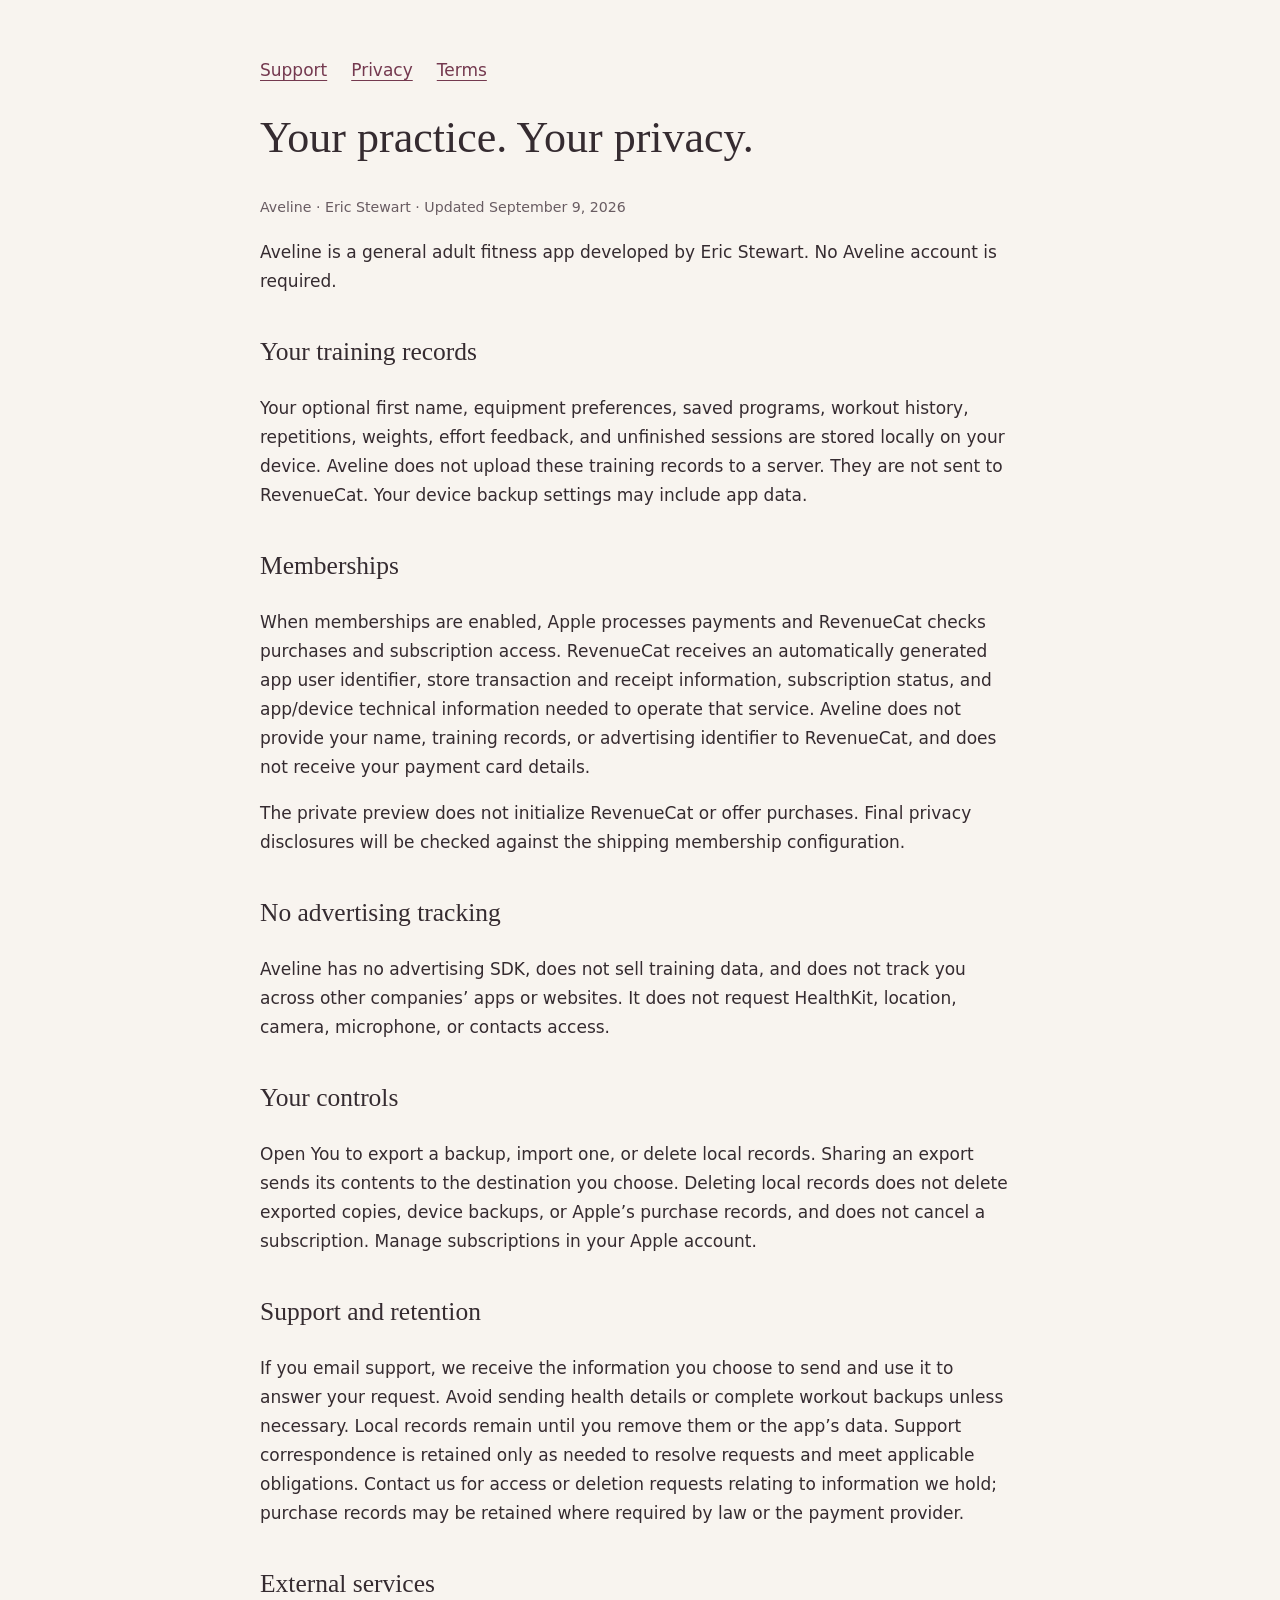
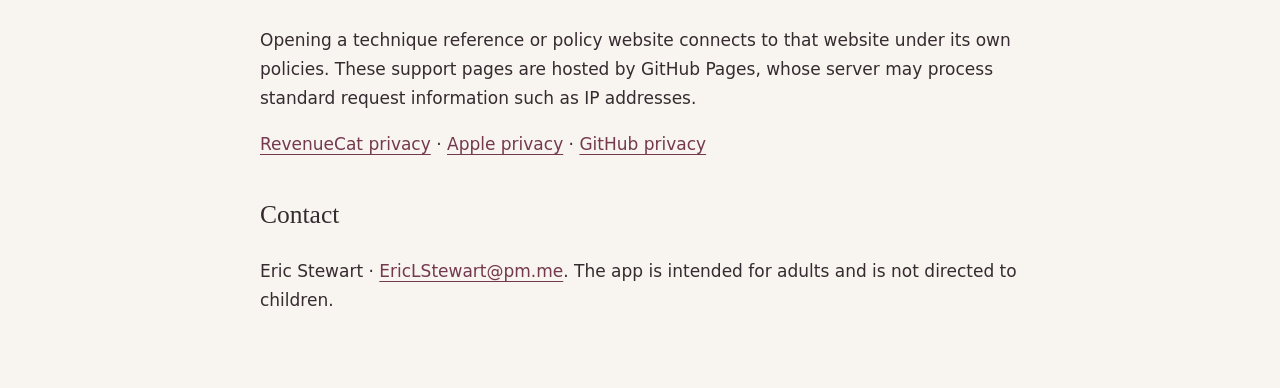
==== aveline/privacy.html @ 1efa7eff "Add Aveline privacy, terms and support pages" ====
<!doctype html><html lang="en"><head><meta charset="utf-8"><meta name="viewport" content="width=device-width,initial-scale=1"><title>Aveline — Your practice. Your privacy.</title><style>body{margin:0;background:#f8f4ef;color:#352b30;font:17px/1.7 system-ui,sans-serif}main{max-width:760px;margin:auto;padding:56px 24px}h1,h2{font-family:Georgia,serif;font-weight:400}h1{font-size:44px;line-height:1.1}h2{margin-top:34px}a{color:#74394f;text-underline-offset:4px}nav{display:flex;gap:24px;flex-wrap:wrap}small{color:#695c62}</style></head><body><main><nav><a href="support.html">Support</a><a href="privacy.html">Privacy</a><a href="terms.html">Terms</a></nav><h1>Your practice. Your privacy.</h1><p><small>Aveline · Eric Stewart · Updated September 9, 2026</small></p><p>Aveline is a general adult fitness app developed by Eric Stewart. No Aveline account is required.</p><h2>Your training records</h2><p>Your optional first name, equipment preferences, saved programs, workout history, repetitions, weights, effort feedback, and unfinished sessions are stored locally on your device. Aveline does not upload these training records to a server. They are not sent to RevenueCat. Your device backup settings may include app data.</p><h2>Memberships</h2><p>When memberships are enabled, Apple processes payments and RevenueCat checks purchases and subscription access. RevenueCat receives an automatically generated app user identifier, store transaction and receipt information, subscription status, and app/device technical information needed to operate that service. Aveline does not provide your name, training records, or advertising identifier to RevenueCat, and does not receive your payment card details.</p><p>The private preview does not initialize RevenueCat or offer purchases. Final privacy disclosures will be checked against the shipping membership configuration.</p><h2>No advertising tracking</h2><p>Aveline has no advertising SDK, does not sell training data, and does not track you across other companies’ apps or websites. It does not request HealthKit, location, camera, microphone, or contacts access.</p><h2>Your controls</h2><p>Open You to export a backup, import one, or delete local records. Sharing an export sends its contents to the destination you choose. Deleting local records does not delete exported copies, device backups, or Apple’s purchase records, and does not cancel a subscription. Manage subscriptions in your Apple account.</p><h2>Support and retention</h2><p>If you email support, we receive the information you choose to send and use it to answer your request. Avoid sending health details or complete workout backups unless necessary. Local records remain until you remove them or the app’s data. Support correspondence is retained only as needed to resolve requests and meet applicable obligations. Contact us for access or deletion requests relating to information we hold; purchase records may be retained where required by law or the payment provider.</p><h2>External services</h2><p>Opening a technique reference or policy website connects to that website under its own policies. These support pages are hosted by GitHub Pages, whose server may process standard request information such as IP addresses.</p><p><a href="https://www.revenuecat.com/privacy">RevenueCat privacy</a> · <a href="https://www.apple.com/legal/privacy/">Apple privacy</a> · <a href="https://docs.github.com/en/site-policy/privacy-policies/github-general-privacy-statement">GitHub privacy</a></p><h2>Contact</h2><p>Eric Stewart · <a href="mailto:EricLStewart@pm.me">EricLStewart@pm.me</a>. The app is intended for adults and is not directed to children.</p></main></body></html>
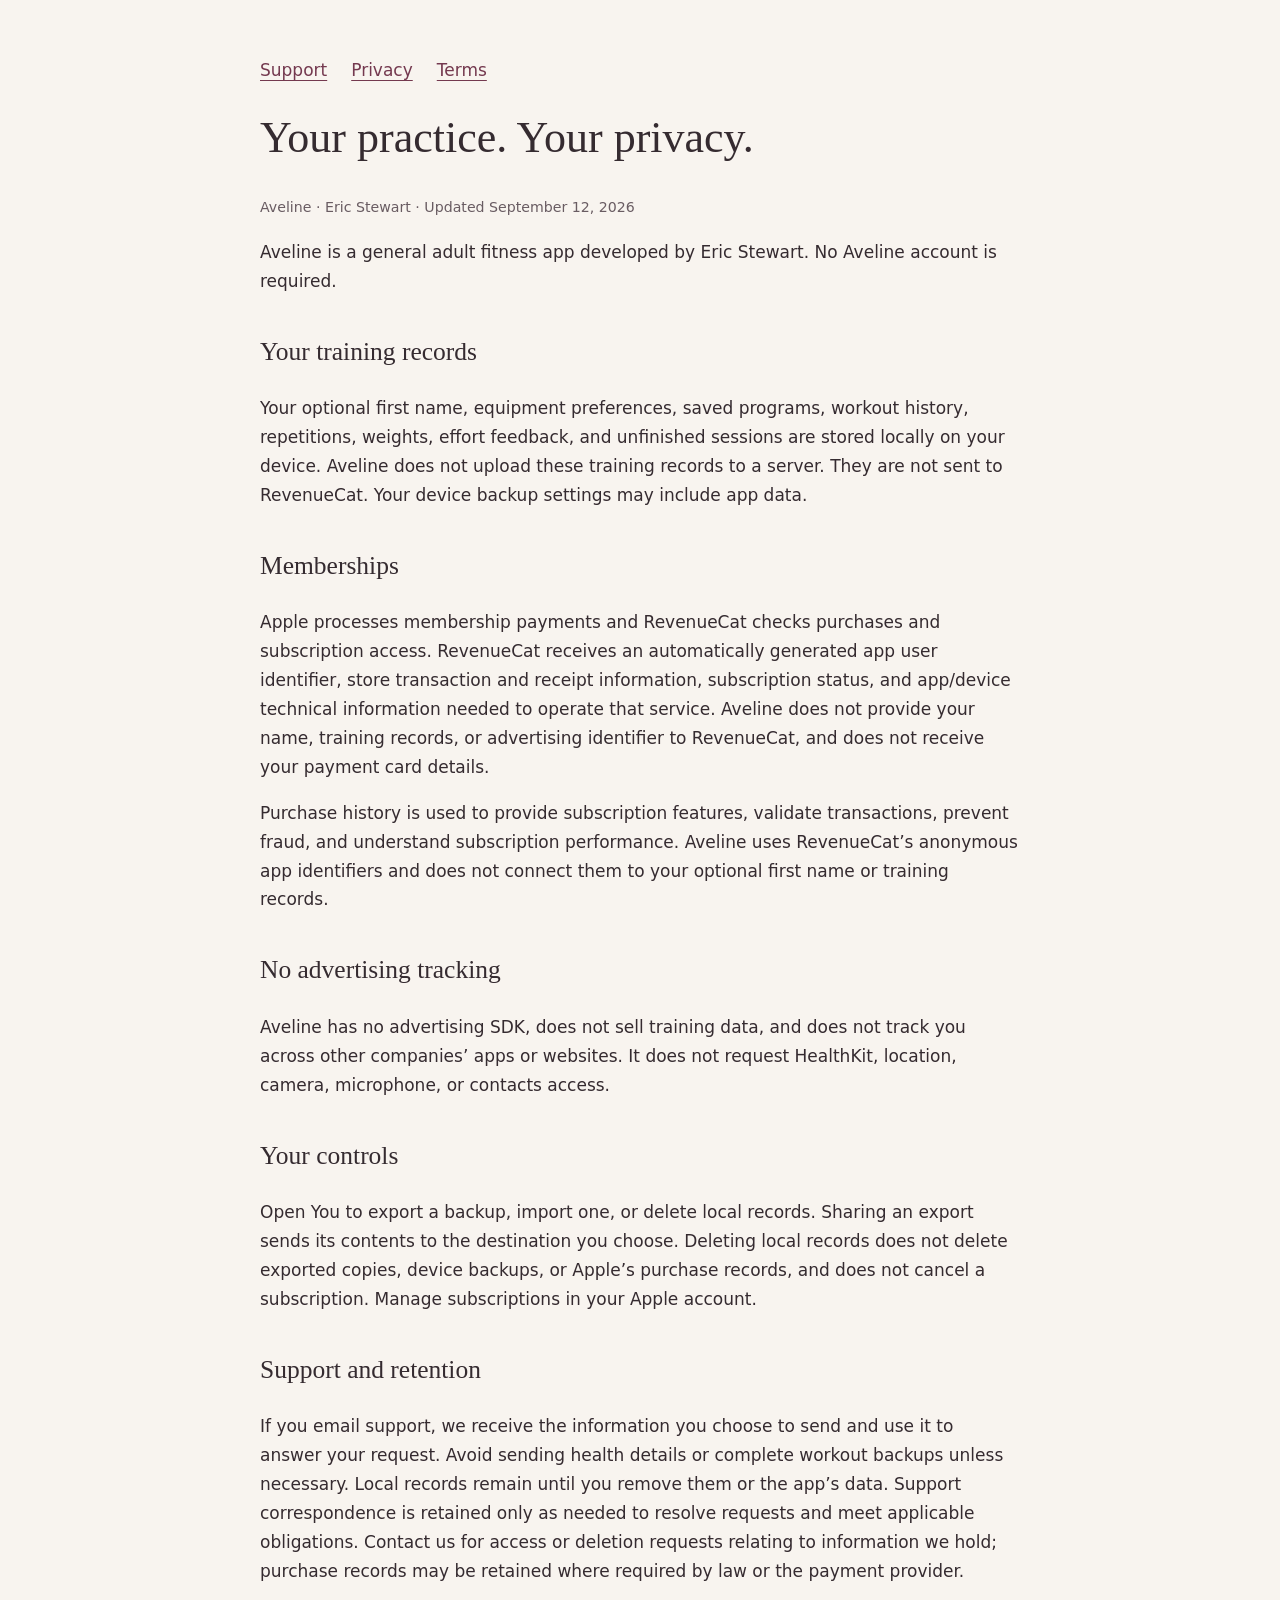
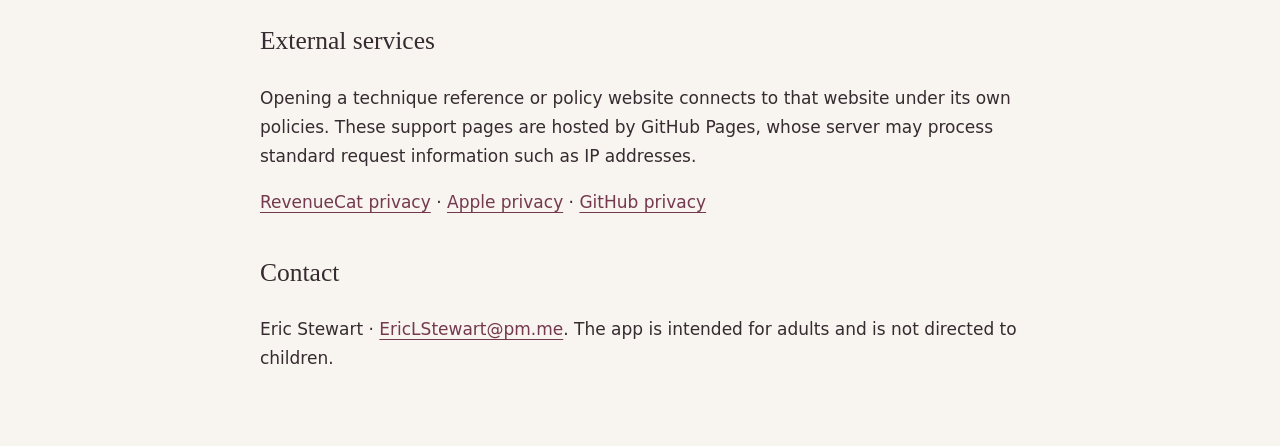
==== commit bcaaaa1b: "Update Aveline policies for configured memberships" ====
--- a/aveline/privacy.html
+++ b/aveline/privacy.html
@@ -1 +1 @@
-<!doctype html><html lang="en"><head><meta charset="utf-8"><meta name="viewport" content="width=device-width,initial-scale=1"><title>Aveline — Your practice. Your privacy.</title><style>body{margin:0;background:#f8f4ef;color:#352b30;font:17px/1.7 system-ui,sans-serif}main{max-width:760px;margin:auto;padding:56px 24px}h1,h2{font-family:Georgia,serif;font-weight:400}h1{font-size:44px;line-height:1.1}h2{margin-top:34px}a{color:#74394f;text-underline-offset:4px}nav{display:flex;gap:24px;flex-wrap:wrap}small{color:#695c62}</style></head><body><main><nav><a href="support.html">Support</a><a href="privacy.html">Privacy</a><a href="terms.html">Terms</a></nav><h1>Your practice. Your privacy.</h1><p><small>Aveline · Eric Stewart · Updated September 9, 2026</small></p><p>Aveline is a general adult fitness app developed by Eric Stewart. No Aveline account is required.</p><h2>Your training records</h2><p>Your optional first name, equipment preferences, saved programs, workout history, repetitions, weights, effort feedback, and unfinished sessions are stored locally on your device. Aveline does not upload these training records to a server. They are not sent to RevenueCat. Your device backup settings may include app data.</p><h2>Memberships</h2><p>When memberships are enabled, Apple processes payments and RevenueCat checks purchases and subscription access. RevenueCat receives an automatically generated app user identifier, store transaction and receipt information, subscription status, and app/device technical information needed to operate that service. Aveline does not provide your name, training records, or advertising identifier to RevenueCat, and does not receive your payment card details.</p><p>The private preview does not initialize RevenueCat or offer purchases. Final privacy disclosures will be checked against the shipping membership configuration.</p><h2>No advertising tracking</h2><p>Aveline has no advertising SDK, does not sell training data, and does not track you across other companies’ apps or websites. It does not request HealthKit, location, camera, microphone, or contacts access.</p><h2>Your controls</h2><p>Open You to export a backup, import one, or delete local records. Sharing an export sends its contents to the destination you choose. Deleting local records does not delete exported copies, device backups, or Apple’s purchase records, and does not cancel a subscription. Manage subscriptions in your Apple account.</p><h2>Support and retention</h2><p>If you email support, we receive the information you choose to send and use it to answer your request. Avoid sending health details or complete workout backups unless necessary. Local records remain until you remove them or the app’s data. Support correspondence is retained only as needed to resolve requests and meet applicable obligations. Contact us for access or deletion requests relating to information we hold; purchase records may be retained where required by law or the payment provider.</p><h2>External services</h2><p>Opening a technique reference or policy website connects to that website under its own policies. These support pages are hosted by GitHub Pages, whose server may process standard request information such as IP addresses.</p><p><a href="https://www.revenuecat.com/privacy">RevenueCat privacy</a> · <a href="https://www.apple.com/legal/privacy/">Apple privacy</a> · <a href="https://docs.github.com/en/site-policy/privacy-policies/github-general-privacy-statement">GitHub privacy</a></p><h2>Contact</h2><p>Eric Stewart · <a href="mailto:EricLStewart@pm.me">EricLStewart@pm.me</a>. The app is intended for adults and is not directed to children.</p></main></body></html>+<!doctype html><html lang="en"><head><meta charset="utf-8"><meta name="viewport" content="width=device-width,initial-scale=1"><title>Aveline — Your practice. Your privacy.</title><style>body{margin:0;background:#f8f4ef;color:#352b30;font:17px/1.7 system-ui,sans-serif}main{max-width:760px;margin:auto;padding:56px 24px}h1,h2{font-family:Georgia,serif;font-weight:400}h1{font-size:44px;line-height:1.1}h2{margin-top:34px}a{color:#74394f;text-underline-offset:4px}nav{display:flex;gap:24px;flex-wrap:wrap}small{color:#695c62}</style></head><body><main><nav><a href="support.html">Support</a><a href="privacy.html">Privacy</a><a href="terms.html">Terms</a></nav><h1>Your practice. Your privacy.</h1><p><small>Aveline · Eric Stewart · Updated September 12, 2026</small></p><p>Aveline is a general adult fitness app developed by Eric Stewart. No Aveline account is required.</p><h2>Your training records</h2><p>Your optional first name, equipment preferences, saved programs, workout history, repetitions, weights, effort feedback, and unfinished sessions are stored locally on your device. Aveline does not upload these training records to a server. They are not sent to RevenueCat. Your device backup settings may include app data.</p><h2>Memberships</h2><p>Apple processes membership payments and RevenueCat checks purchases and subscription access. RevenueCat receives an automatically generated app user identifier, store transaction and receipt information, subscription status, and app/device technical information needed to operate that service. Aveline does not provide your name, training records, or advertising identifier to RevenueCat, and does not receive your payment card details.</p><p>Purchase history is used to provide subscription features, validate transactions, prevent fraud, and understand subscription performance. Aveline uses RevenueCat’s anonymous app identifiers and does not connect them to your optional first name or training records.</p><h2>No advertising tracking</h2><p>Aveline has no advertising SDK, does not sell training data, and does not track you across other companies’ apps or websites. It does not request HealthKit, location, camera, microphone, or contacts access.</p><h2>Your controls</h2><p>Open You to export a backup, import one, or delete local records. Sharing an export sends its contents to the destination you choose. Deleting local records does not delete exported copies, device backups, or Apple’s purchase records, and does not cancel a subscription. Manage subscriptions in your Apple account.</p><h2>Support and retention</h2><p>If you email support, we receive the information you choose to send and use it to answer your request. Avoid sending health details or complete workout backups unless necessary. Local records remain until you remove them or the app’s data. Support correspondence is retained only as needed to resolve requests and meet applicable obligations. Contact us for access or deletion requests relating to information we hold; purchase records may be retained where required by law or the payment provider.</p><h2>External services</h2><p>Opening a technique reference or policy website connects to that website under its own policies. These support pages are hosted by GitHub Pages, whose server may process standard request information such as IP addresses.</p><p><a href="https://www.revenuecat.com/privacy">RevenueCat privacy</a> · <a href="https://www.apple.com/legal/privacy/">Apple privacy</a> · <a href="https://docs.github.com/en/site-policy/privacy-policies/github-general-privacy-statement">GitHub privacy</a></p><h2>Contact</h2><p>Eric Stewart · <a href="mailto:EricLStewart@pm.me">EricLStewart@pm.me</a>. The app is intended for adults and is not directed to children.</p></main></body></html>
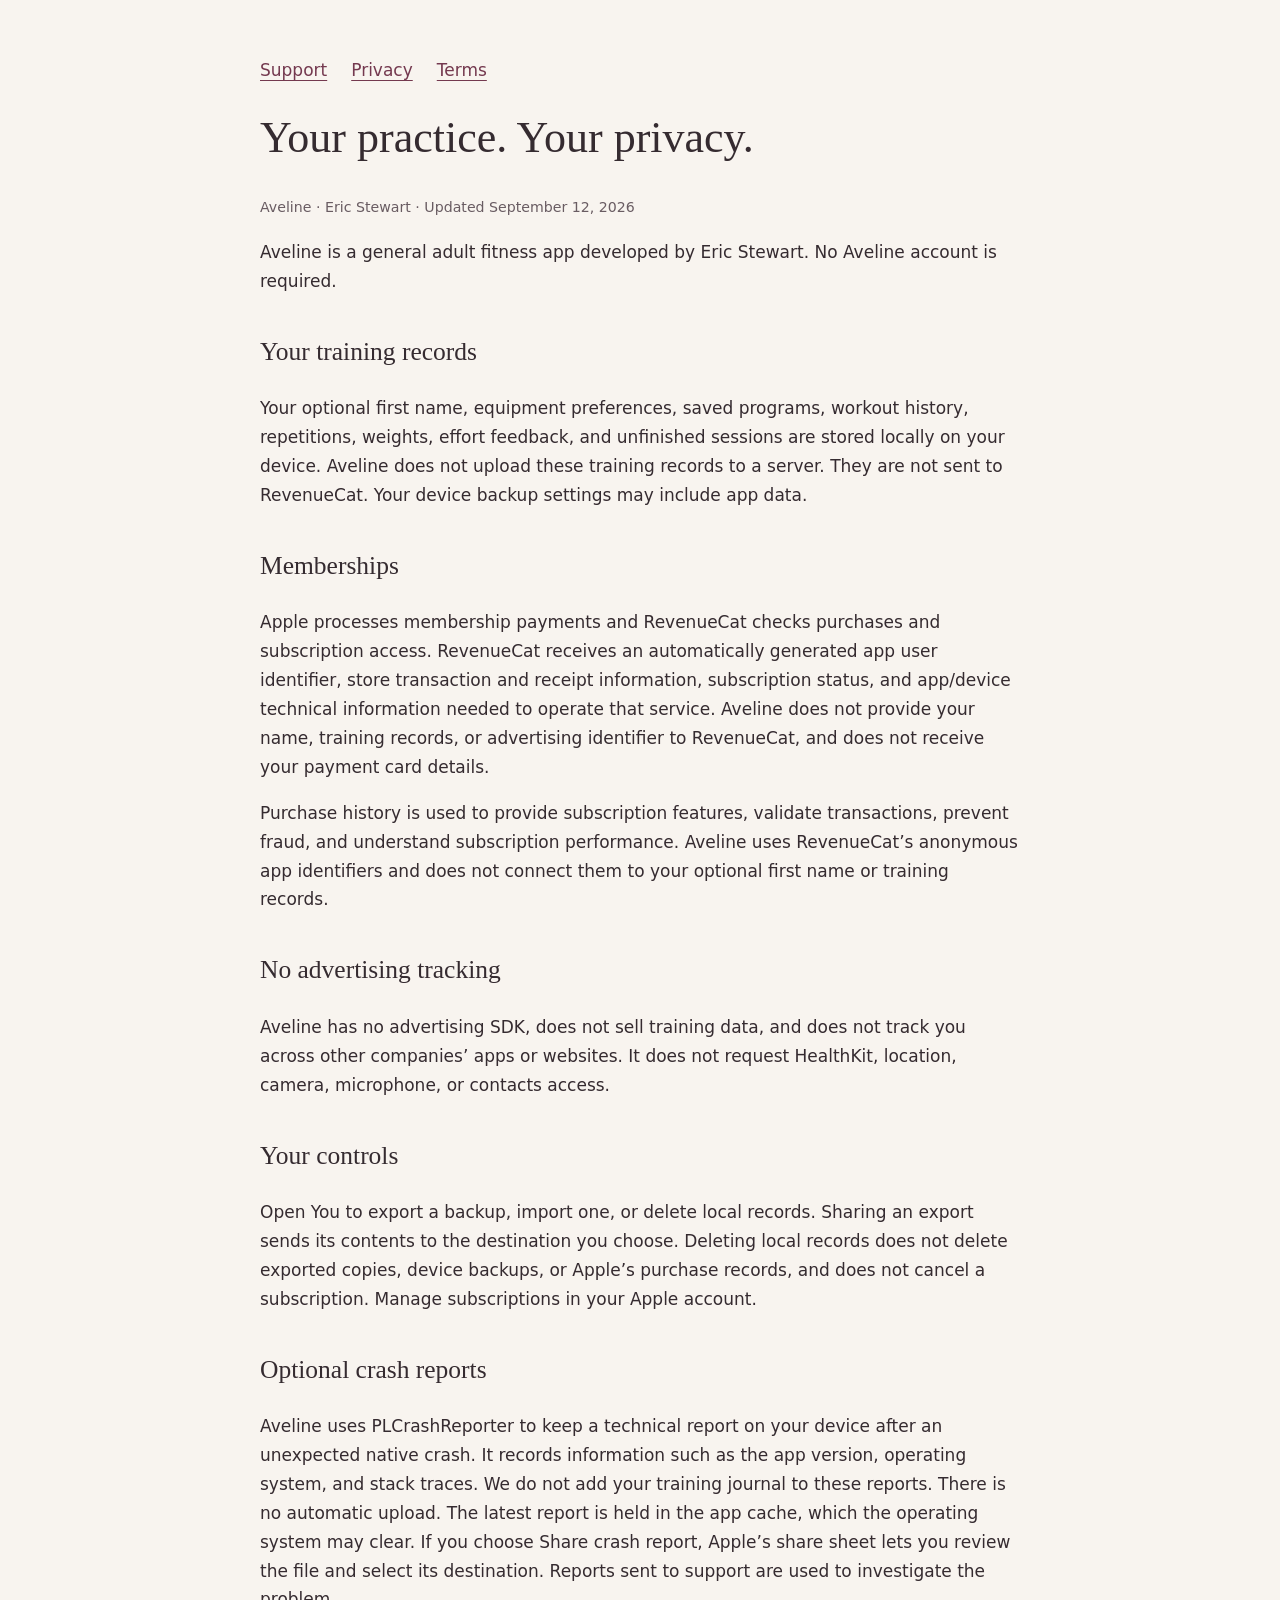
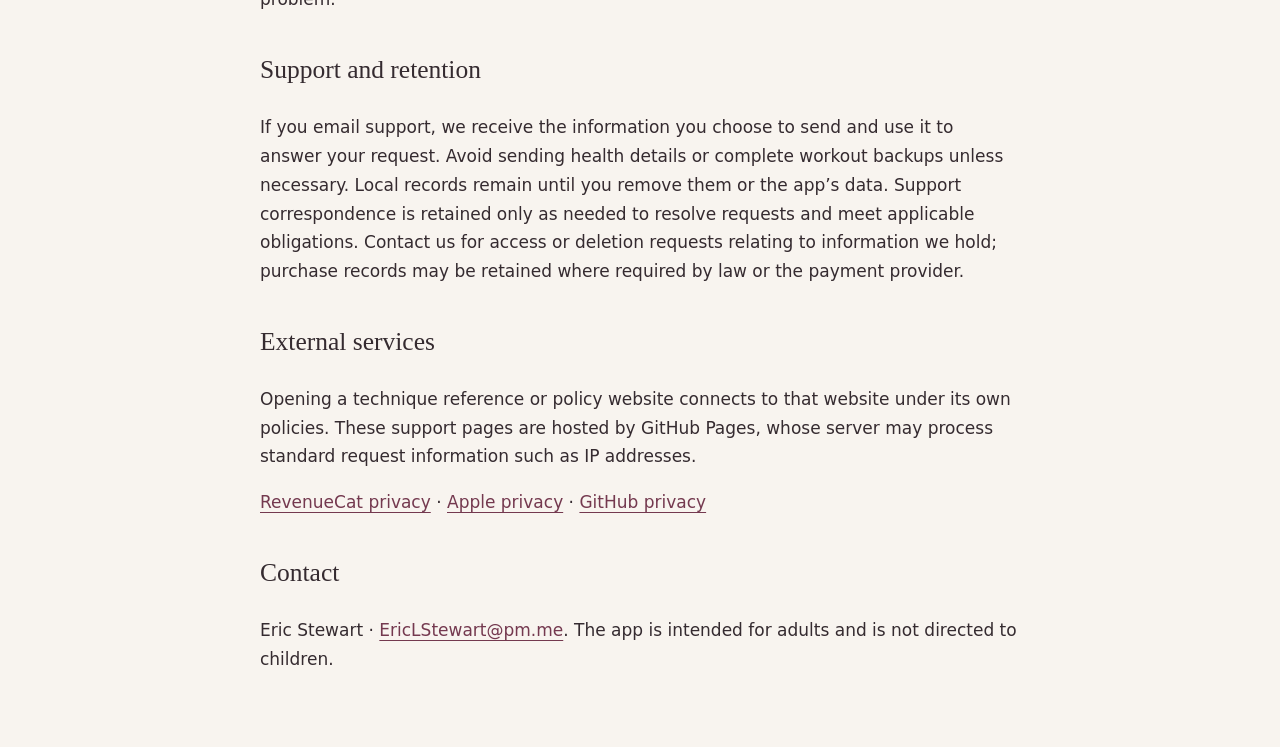
==== commit b7b7b7e4: "Explain optional device-local Aveline crash reports" ====
--- a/aveline/privacy.html
+++ b/aveline/privacy.html
@@ -1 +1 @@
-<!doctype html><html lang="en"><head><meta charset="utf-8"><meta name="viewport" content="width=device-width,initial-scale=1"><title>Aveline — Your practice. Your privacy.</title><style>body{margin:0;background:#f8f4ef;color:#352b30;font:17px/1.7 system-ui,sans-serif}main{max-width:760px;margin:auto;padding:56px 24px}h1,h2{font-family:Georgia,serif;font-weight:400}h1{font-size:44px;line-height:1.1}h2{margin-top:34px}a{color:#74394f;text-underline-offset:4px}nav{display:flex;gap:24px;flex-wrap:wrap}small{color:#695c62}</style></head><body><main><nav><a href="support.html">Support</a><a href="privacy.html">Privacy</a><a href="terms.html">Terms</a></nav><h1>Your practice. Your privacy.</h1><p><small>Aveline · Eric Stewart · Updated September 12, 2026</small></p><p>Aveline is a general adult fitness app developed by Eric Stewart. No Aveline account is required.</p><h2>Your training records</h2><p>Your optional first name, equipment preferences, saved programs, workout history, repetitions, weights, effort feedback, and unfinished sessions are stored locally on your device. Aveline does not upload these training records to a server. They are not sent to RevenueCat. Your device backup settings may include app data.</p><h2>Memberships</h2><p>Apple processes membership payments and RevenueCat checks purchases and subscription access. RevenueCat receives an automatically generated app user identifier, store transaction and receipt information, subscription status, and app/device technical information needed to operate that service. Aveline does not provide your name, training records, or advertising identifier to RevenueCat, and does not receive your payment card details.</p><p>Purchase history is used to provide subscription features, validate transactions, prevent fraud, and understand subscription performance. Aveline uses RevenueCat’s anonymous app identifiers and does not connect them to your optional first name or training records.</p><h2>No advertising tracking</h2><p>Aveline has no advertising SDK, does not sell training data, and does not track you across other companies’ apps or websites. It does not request HealthKit, location, camera, microphone, or contacts access.</p><h2>Your controls</h2><p>Open You to export a backup, import one, or delete local records. Sharing an export sends its contents to the destination you choose. Deleting local records does not delete exported copies, device backups, or Apple’s purchase records, and does not cancel a subscription. Manage subscriptions in your Apple account.</p><h2>Support and retention</h2><p>If you email support, we receive the information you choose to send and use it to answer your request. Avoid sending health details or complete workout backups unless necessary. Local records remain until you remove them or the app’s data. Support correspondence is retained only as needed to resolve requests and meet applicable obligations. Contact us for access or deletion requests relating to information we hold; purchase records may be retained where required by law or the payment provider.</p><h2>External services</h2><p>Opening a technique reference or policy website connects to that website under its own policies. These support pages are hosted by GitHub Pages, whose server may process standard request information such as IP addresses.</p><p><a href="https://www.revenuecat.com/privacy">RevenueCat privacy</a> · <a href="https://www.apple.com/legal/privacy/">Apple privacy</a> · <a href="https://docs.github.com/en/site-policy/privacy-policies/github-general-privacy-statement">GitHub privacy</a></p><h2>Contact</h2><p>Eric Stewart · <a href="mailto:EricLStewart@pm.me">EricLStewart@pm.me</a>. The app is intended for adults and is not directed to children.</p></main></body></html>+<!doctype html><html lang="en"><head><meta charset="utf-8"><meta name="viewport" content="width=device-width,initial-scale=1"><title>Aveline — Your practice. Your privacy.</title><style>body{margin:0;background:#f8f4ef;color:#352b30;font:17px/1.7 system-ui,sans-serif}main{max-width:760px;margin:auto;padding:56px 24px}h1,h2{font-family:Georgia,serif;font-weight:400}h1{font-size:44px;line-height:1.1}h2{margin-top:34px}a{color:#74394f;text-underline-offset:4px}nav{display:flex;gap:24px;flex-wrap:wrap}small{color:#695c62}</style></head><body><main><nav><a href="support.html">Support</a><a href="privacy.html">Privacy</a><a href="terms.html">Terms</a></nav><h1>Your practice. Your privacy.</h1><p><small>Aveline · Eric Stewart · Updated September 12, 2026</small></p><p>Aveline is a general adult fitness app developed by Eric Stewart. No Aveline account is required.</p><h2>Your training records</h2><p>Your optional first name, equipment preferences, saved programs, workout history, repetitions, weights, effort feedback, and unfinished sessions are stored locally on your device. Aveline does not upload these training records to a server. They are not sent to RevenueCat. Your device backup settings may include app data.</p><h2>Memberships</h2><p>Apple processes membership payments and RevenueCat checks purchases and subscription access. RevenueCat receives an automatically generated app user identifier, store transaction and receipt information, subscription status, and app/device technical information needed to operate that service. Aveline does not provide your name, training records, or advertising identifier to RevenueCat, and does not receive your payment card details.</p><p>Purchase history is used to provide subscription features, validate transactions, prevent fraud, and understand subscription performance. Aveline uses RevenueCat’s anonymous app identifiers and does not connect them to your optional first name or training records.</p><h2>No advertising tracking</h2><p>Aveline has no advertising SDK, does not sell training data, and does not track you across other companies’ apps or websites. It does not request HealthKit, location, camera, microphone, or contacts access.</p><h2>Your controls</h2><p>Open You to export a backup, import one, or delete local records. Sharing an export sends its contents to the destination you choose. Deleting local records does not delete exported copies, device backups, or Apple’s purchase records, and does not cancel a subscription. Manage subscriptions in your Apple account.</p><h2>Optional crash reports</h2><p>Aveline uses PLCrashReporter to keep a technical report on your device after an unexpected native crash. It records information such as the app version, operating system, and stack traces. We do not add your training journal to these reports. There is no automatic upload. The latest report is held in the app cache, which the operating system may clear. If you choose Share crash report, Apple’s share sheet lets you review the file and select its destination. Reports sent to support are used to investigate the problem.</p><h2>Support and retention</h2><p>If you email support, we receive the information you choose to send and use it to answer your request. Avoid sending health details or complete workout backups unless necessary. Local records remain until you remove them or the app’s data. Support correspondence is retained only as needed to resolve requests and meet applicable obligations. Contact us for access or deletion requests relating to information we hold; purchase records may be retained where required by law or the payment provider.</p><h2>External services</h2><p>Opening a technique reference or policy website connects to that website under its own policies. These support pages are hosted by GitHub Pages, whose server may process standard request information such as IP addresses.</p><p><a href="https://www.revenuecat.com/privacy">RevenueCat privacy</a> · <a href="https://www.apple.com/legal/privacy/">Apple privacy</a> · <a href="https://docs.github.com/en/site-policy/privacy-policies/github-general-privacy-statement">GitHub privacy</a></p><h2>Contact</h2><p>Eric Stewart · <a href="mailto:EricLStewart@pm.me">EricLStewart@pm.me</a>. The app is intended for adults and is not directed to children.</p></main></body></html>
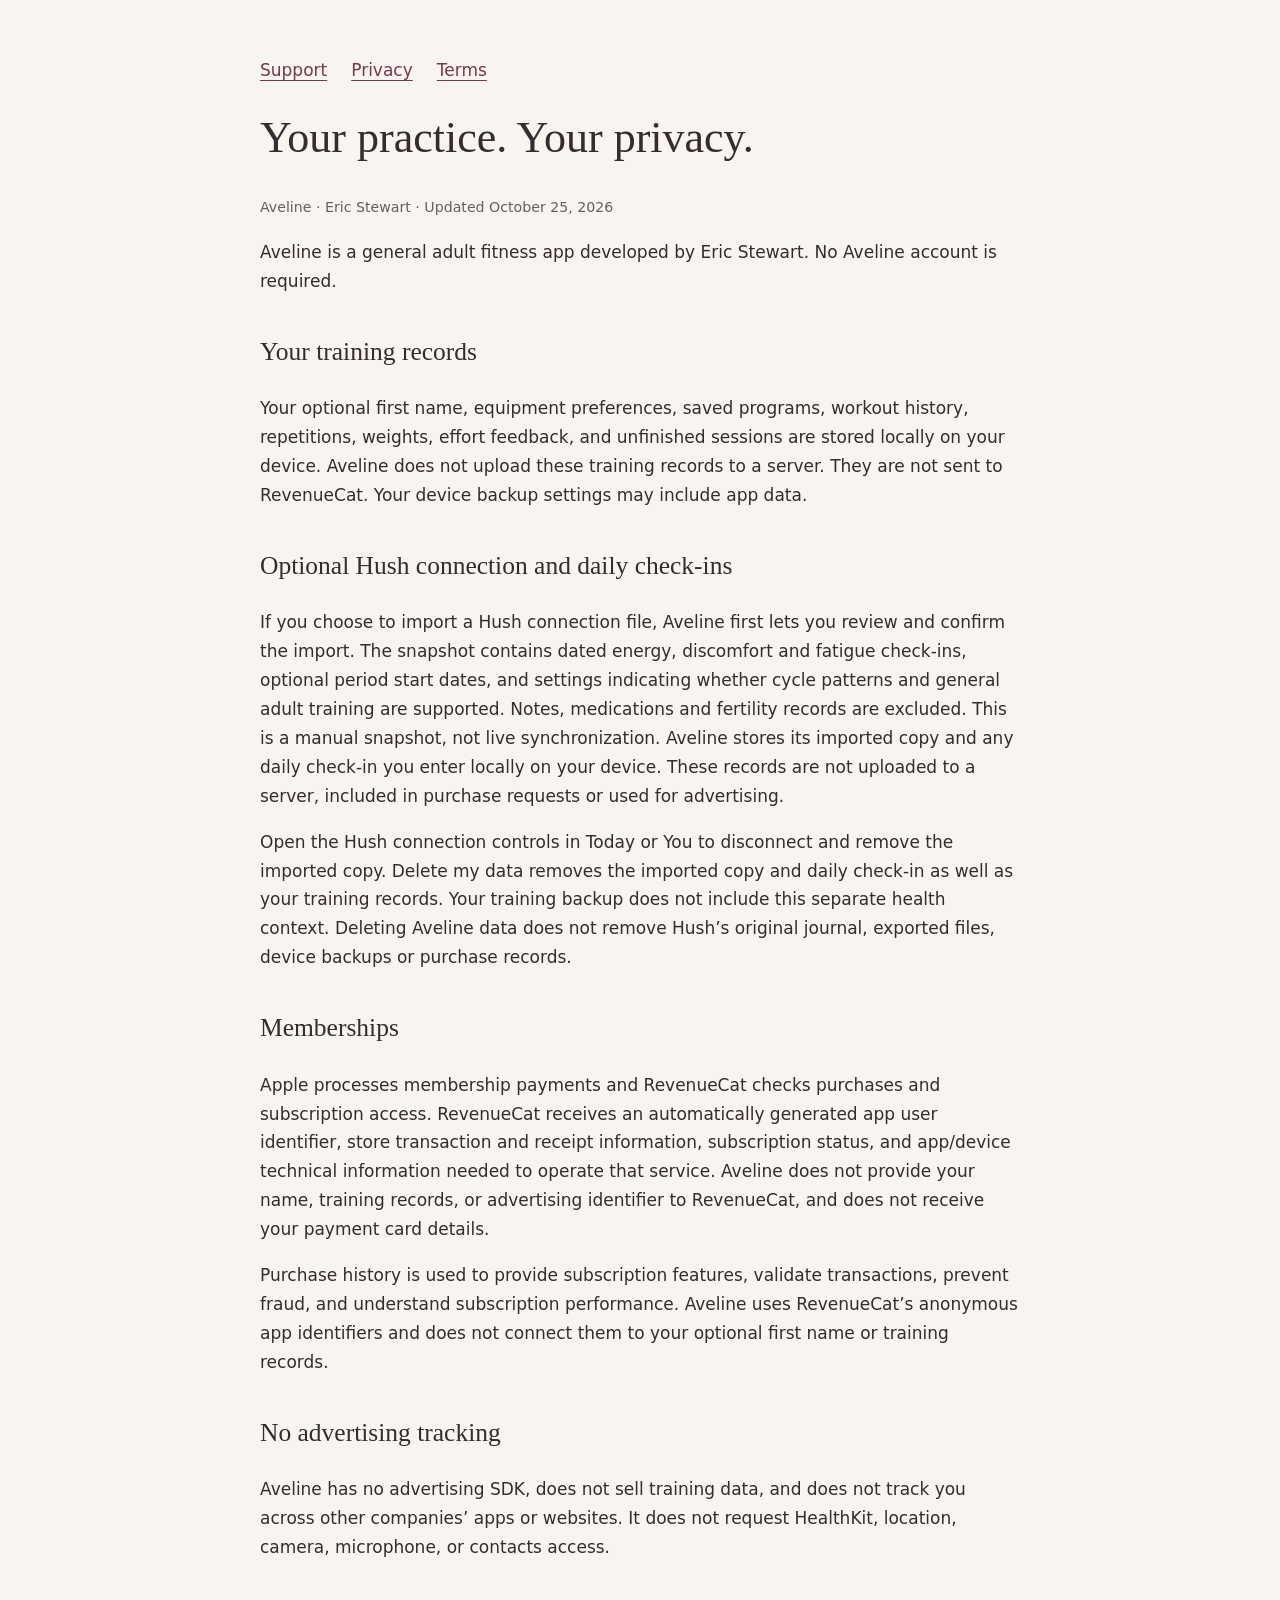
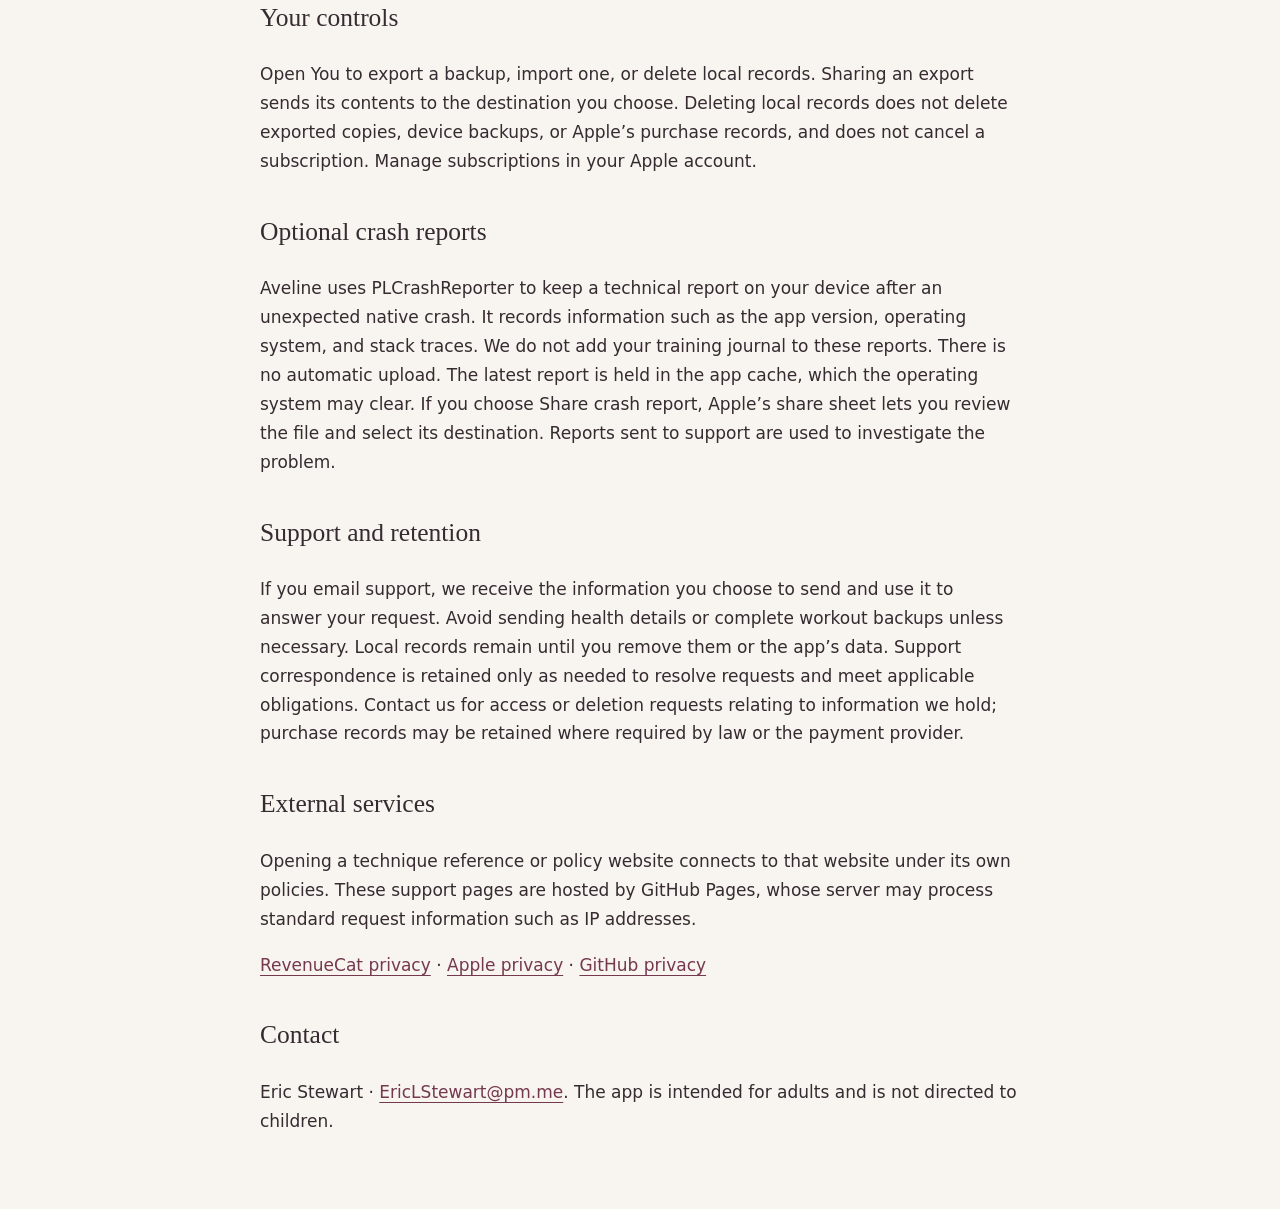
==== commit c658c8dc: "Explain optional private Hush connection snapshots" ====
--- a/aveline/privacy.html
+++ b/aveline/privacy.html
@@ -1 +1 @@
-<!doctype html><html lang="en"><head><meta charset="utf-8"><meta name="viewport" content="width=device-width,initial-scale=1"><title>Aveline — Your practice. Your privacy.</title><style>body{margin:0;background:#f8f4ef;color:#352b30;font:17px/1.7 system-ui,sans-serif}main{max-width:760px;margin:auto;padding:56px 24px}h1,h2{font-family:Georgia,serif;font-weight:400}h1{font-size:44px;line-height:1.1}h2{margin-top:34px}a{color:#74394f;text-underline-offset:4px}nav{display:flex;gap:24px;flex-wrap:wrap}small{color:#695c62}</style></head><body><main><nav><a href="support.html">Support</a><a href="privacy.html">Privacy</a><a href="terms.html">Terms</a></nav><h1>Your practice. Your privacy.</h1><p><small>Aveline · Eric Stewart · Updated September 12, 2026</small></p><p>Aveline is a general adult fitness app developed by Eric Stewart. No Aveline account is required.</p><h2>Your training records</h2><p>Your optional first name, equipment preferences, saved programs, workout history, repetitions, weights, effort feedback, and unfinished sessions are stored locally on your device. Aveline does not upload these training records to a server. They are not sent to RevenueCat. Your device backup settings may include app data.</p><h2>Memberships</h2><p>Apple processes membership payments and RevenueCat checks purchases and subscription access. RevenueCat receives an automatically generated app user identifier, store transaction and receipt information, subscription status, and app/device technical information needed to operate that service. Aveline does not provide your name, training records, or advertising identifier to RevenueCat, and does not receive your payment card details.</p><p>Purchase history is used to provide subscription features, validate transactions, prevent fraud, and understand subscription performance. Aveline uses RevenueCat’s anonymous app identifiers and does not connect them to your optional first name or training records.</p><h2>No advertising tracking</h2><p>Aveline has no advertising SDK, does not sell training data, and does not track you across other companies’ apps or websites. It does not request HealthKit, location, camera, microphone, or contacts access.</p><h2>Your controls</h2><p>Open You to export a backup, import one, or delete local records. Sharing an export sends its contents to the destination you choose. Deleting local records does not delete exported copies, device backups, or Apple’s purchase records, and does not cancel a subscription. Manage subscriptions in your Apple account.</p><h2>Optional crash reports</h2><p>Aveline uses PLCrashReporter to keep a technical report on your device after an unexpected native crash. It records information such as the app version, operating system, and stack traces. We do not add your training journal to these reports. There is no automatic upload. The latest report is held in the app cache, which the operating system may clear. If you choose Share crash report, Apple’s share sheet lets you review the file and select its destination. Reports sent to support are used to investigate the problem.</p><h2>Support and retention</h2><p>If you email support, we receive the information you choose to send and use it to answer your request. Avoid sending health details or complete workout backups unless necessary. Local records remain until you remove them or the app’s data. Support correspondence is retained only as needed to resolve requests and meet applicable obligations. Contact us for access or deletion requests relating to information we hold; purchase records may be retained where required by law or the payment provider.</p><h2>External services</h2><p>Opening a technique reference or policy website connects to that website under its own policies. These support pages are hosted by GitHub Pages, whose server may process standard request information such as IP addresses.</p><p><a href="https://www.revenuecat.com/privacy">RevenueCat privacy</a> · <a href="https://www.apple.com/legal/privacy/">Apple privacy</a> · <a href="https://docs.github.com/en/site-policy/privacy-policies/github-general-privacy-statement">GitHub privacy</a></p><h2>Contact</h2><p>Eric Stewart · <a href="mailto:EricLStewart@pm.me">EricLStewart@pm.me</a>. The app is intended for adults and is not directed to children.</p></main></body></html>+<!doctype html><html lang="en"><head><meta charset="utf-8"><meta name="viewport" content="width=device-width,initial-scale=1"><title>Aveline — Your practice. Your privacy.</title><style>body{margin:0;background:#f8f4ef;color:#352b30;font:17px/1.7 system-ui,sans-serif}main{max-width:760px;margin:auto;padding:56px 24px}h1,h2{font-family:Georgia,serif;font-weight:400}h1{font-size:44px;line-height:1.1}h2{margin-top:34px}a{color:#74394f;text-underline-offset:4px}nav{display:flex;gap:24px;flex-wrap:wrap}small{color:#695c62}</style></head><body><main><nav><a href="support.html">Support</a><a href="privacy.html">Privacy</a><a href="terms.html">Terms</a></nav><h1>Your practice. Your privacy.</h1><p><small>Aveline · Eric Stewart · Updated October 25, 2026</small></p><p>Aveline is a general adult fitness app developed by Eric Stewart. No Aveline account is required.</p><h2>Your training records</h2><p>Your optional first name, equipment preferences, saved programs, workout history, repetitions, weights, effort feedback, and unfinished sessions are stored locally on your device. Aveline does not upload these training records to a server. They are not sent to RevenueCat. Your device backup settings may include app data.</p><h2>Optional Hush connection and daily check-ins</h2><p>If you choose to import a Hush connection file, Aveline first lets you review and confirm the import. The snapshot contains dated energy, discomfort and fatigue check-ins, optional period start dates, and settings indicating whether cycle patterns and general adult training are supported. Notes, medications and fertility records are excluded. This is a manual snapshot, not live synchronization. Aveline stores its imported copy and any daily check-in you enter locally on your device. These records are not uploaded to a server, included in purchase requests or used for advertising.</p><p>Open the Hush connection controls in Today or You to disconnect and remove the imported copy. Delete my data removes the imported copy and daily check-in as well as your training records. Your training backup does not include this separate health context. Deleting Aveline data does not remove Hush’s original journal, exported files, device backups or purchase records.</p><h2>Memberships</h2><p>Apple processes membership payments and RevenueCat checks purchases and subscription access. RevenueCat receives an automatically generated app user identifier, store transaction and receipt information, subscription status, and app/device technical information needed to operate that service. Aveline does not provide your name, training records, or advertising identifier to RevenueCat, and does not receive your payment card details.</p><p>Purchase history is used to provide subscription features, validate transactions, prevent fraud, and understand subscription performance. Aveline uses RevenueCat’s anonymous app identifiers and does not connect them to your optional first name or training records.</p><h2>No advertising tracking</h2><p>Aveline has no advertising SDK, does not sell training data, and does not track you across other companies’ apps or websites. It does not request HealthKit, location, camera, microphone, or contacts access.</p><h2>Your controls</h2><p>Open You to export a backup, import one, or delete local records. Sharing an export sends its contents to the destination you choose. Deleting local records does not delete exported copies, device backups, or Apple’s purchase records, and does not cancel a subscription. Manage subscriptions in your Apple account.</p><h2>Optional crash reports</h2><p>Aveline uses PLCrashReporter to keep a technical report on your device after an unexpected native crash. It records information such as the app version, operating system, and stack traces. We do not add your training journal to these reports. There is no automatic upload. The latest report is held in the app cache, which the operating system may clear. If you choose Share crash report, Apple’s share sheet lets you review the file and select its destination. Reports sent to support are used to investigate the problem.</p><h2>Support and retention</h2><p>If you email support, we receive the information you choose to send and use it to answer your request. Avoid sending health details or complete workout backups unless necessary. Local records remain until you remove them or the app’s data. Support correspondence is retained only as needed to resolve requests and meet applicable obligations. Contact us for access or deletion requests relating to information we hold; purchase records may be retained where required by law or the payment provider.</p><h2>External services</h2><p>Opening a technique reference or policy website connects to that website under its own policies. These support pages are hosted by GitHub Pages, whose server may process standard request information such as IP addresses.</p><p><a href="https://www.revenuecat.com/privacy">RevenueCat privacy</a> · <a href="https://www.apple.com/legal/privacy/">Apple privacy</a> · <a href="https://docs.github.com/en/site-policy/privacy-policies/github-general-privacy-statement">GitHub privacy</a></p><h2>Contact</h2><p>Eric Stewart · <a href="mailto:EricLStewart@pm.me">EricLStewart@pm.me</a>. The app is intended for adults and is not directed to children.</p></main></body></html>
